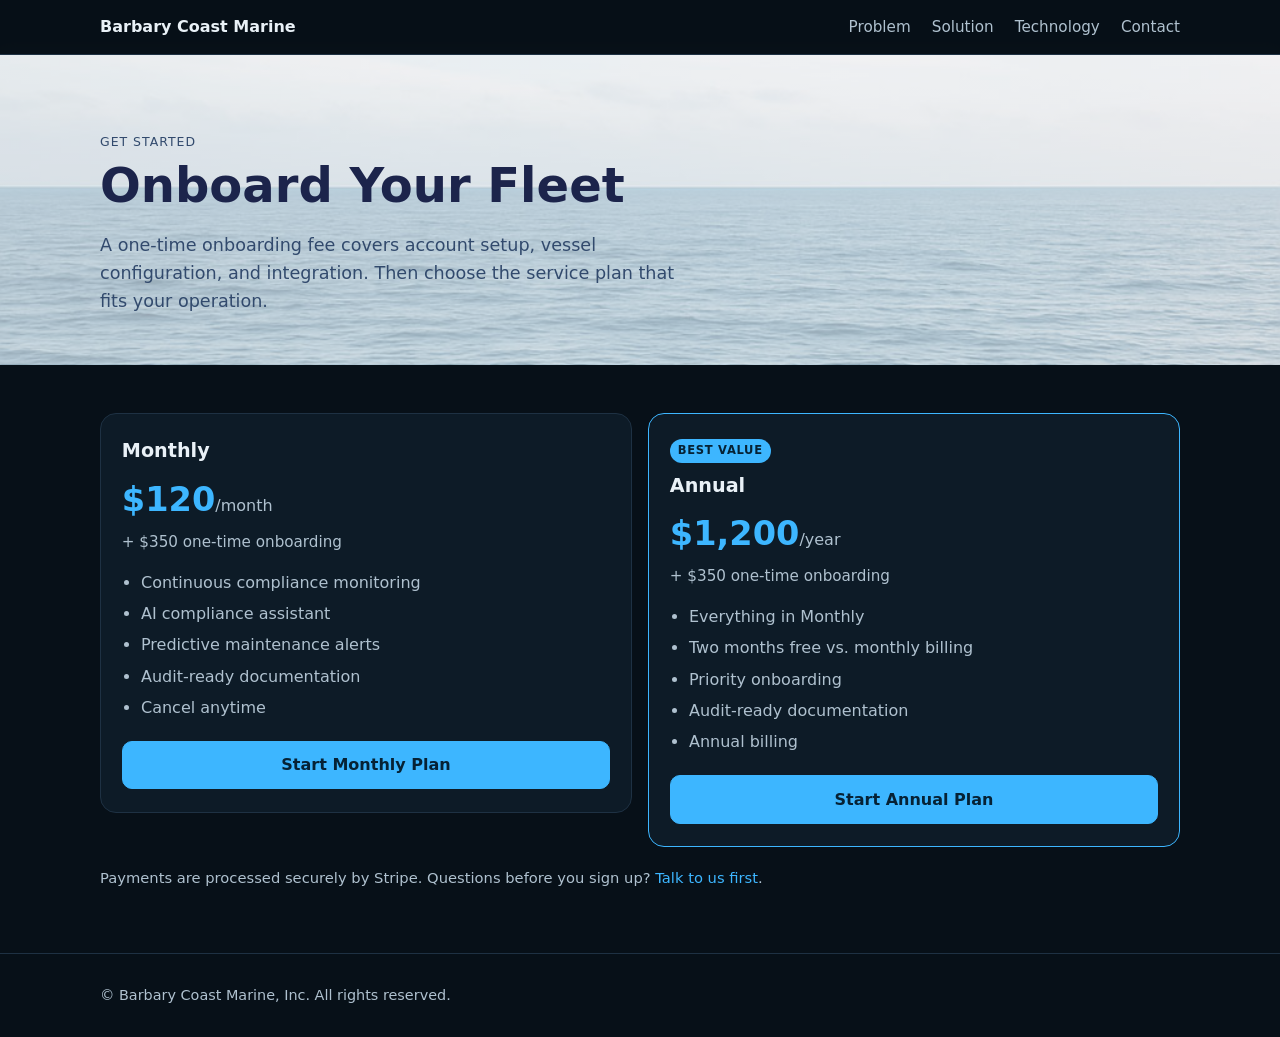
==== get-started.html @ 85d08541 "feat: add Stripe-powered Get Started / onboarding page Add get-started.html with two plans (monthly " ====
<!doctype html>
<html lang="en">
<head>
  <meta charset="utf-8" />
  <meta name="viewport" content="width=device-width, initial-scale=1" />
  <title>Get Started | Barbary Coast Marine</title>
  <meta name="description" content="Onboard your fleet with Barbary Coast Marine. One-time onboarding plus monthly or annual maritime compliance service." />
  <link rel="stylesheet" href="./styles.css" />
  <!-- Google tag (gtag.js) -->
  <script async src="https://www.googletagmanager.com/gtag/js?id=G-GDES0HPYLT"></script>
  <script>
    window.dataLayer = window.dataLayer || [];
    function gtag(){dataLayer.push(arguments);}
    gtag('js', new Date());
    gtag('config', 'G-GDES0HPYLT');
  </script>
</head>
<body>
  <header class="site-header">
    <div class="container nav-wrap">
      <a href="./index.html#top" class="brand">Barbary Coast Marine</a>
      <nav>
        <a href="./index.html#problem">Problem</a>
        <a href="./index.html#solution">Solution</a>
        <a href="./index.html#technology">Technology</a>
        <a href="./index.html#contact">Contact</a>
      </nav>
    </div>
  </header>

  <main id="top">
    <section class="hero">
      <div class="container">
        <p class="eyebrow">Get Started</p>
        <h1>Onboard Your Fleet</h1>
        <p class="lead">
          A one-time onboarding fee covers account setup, vessel configuration, and
          integration. Then choose the service plan that fits your operation.
        </p>
      </div>
    </section>

    <section class="section">
      <div class="container">
        <div class="pricing-grid">
          <article class="plan">
            <h3>Monthly</h3>
            <p class="price">$120<span>/month</span></p>
            <p class="setup">+ $350 one-time onboarding</p>
            <ul>
              <li>Continuous compliance monitoring</li>
              <li>AI compliance assistant</li>
              <li>Predictive maintenance alerts</li>
              <li>Audit-ready documentation</li>
              <li>Cancel anytime</li>
            </ul>
            <!-- TEST-MODE Stripe Payment Link. Swap for the pk_live link before go-live. -->
            <a class="btn btn-primary" href="https://buy.stripe.com/test_00wdR8ayWgyO8xNdBJafS00">Start Monthly Plan</a>
          </article>

          <article class="plan featured">
            <p class="badge">Best value</p>
            <h3>Annual</h3>
            <p class="price">$1,200<span>/year</span></p>
            <p class="setup">+ $350 one-time onboarding</p>
            <ul>
              <li>Everything in Monthly</li>
              <li>Two months free vs. monthly billing</li>
              <li>Priority onboarding</li>
              <li>Audit-ready documentation</li>
              <li>Annual billing</li>
            </ul>
            <!-- TEST-MODE Stripe Payment Link. Swap for the pk_live link before go-live. -->
            <a class="btn btn-primary" href="https://buy.stripe.com/test_dRm28qdL82HY6pF2X5afS01">Start Annual Plan</a>
          </article>
        </div>
        <p class="pay-note">
          Payments are processed securely by Stripe. Questions before you sign up?
          <a href="./index.html#contact">Talk to us first</a>.
        </p>
      </div>
    </section>
  </main>

  <footer class="site-footer">
    <div class="container">
      <p>&copy; <span id="year"></span> Barbary Coast Marine, Inc. All rights reserved.</p>
    </div>
  </footer>

  <script src="./script.js"></script>
</body>
</html>
---- styles.css ----
:root {
  --bg: #071018;
  --card: #0d1b27;
  --text: #e9f1f7;
  --muted: #afc1cf;
  --primary: #3db6ff;
  --primary-dark: #1c93dc;
  --border: #1e3143;
}

* { box-sizing: border-box; }
html, body { margin: 0; padding: 0; }
body {
  font-family: Inter, system-ui, -apple-system, Segoe UI, Roboto, sans-serif;
  background: var(--bg);
  color: var(--text);
  line-height: 1.6;
}

a { color: var(--primary); text-decoration: none; }
a:hover { text-decoration: underline; }

.container {
  width: min(1080px, 92vw);
  margin: 0 auto;
}

.site-header {
  position: sticky;
  top: 0;
  z-index: 20;
  background: rgba(7, 16, 24, 0.9);
  backdrop-filter: blur(8px);
  border-bottom: 1px solid var(--border);
}

.nav-wrap {
  display: flex;
  justify-content: space-between;
  align-items: center;
  padding: 0.9rem 0;
}

.brand {
  font-weight: 700;
  color: var(--text);
  display: inline-flex;
  align-items: center;
  gap: 0.55rem;
}

.brand-logo {
  width: 38px;
  height: 38px;
  border-radius: 8px;
  object-fit: cover;
}

nav a {
  margin-left: 1rem;
  color: var(--muted);
  font-size: 0.95rem;
}

.hero {
  padding: 4rem 0 2rem;
  background-image: linear-gradient(rgba(255,255,255,0.60), rgba(255,255,255,0.60)), url('./assets/hero-bg.jpg');
  background-position: center center;
  background-size: cover;
  background-repeat: no-repeat;
}

.hero-grid {
  display: grid;
  grid-template-columns: 1.35fr 1fr;
  gap: 1.4rem;
  align-items: stretch;
}

.eyebrow {
  color: #324a6d;
  text-transform: uppercase;
  letter-spacing: 0.08em;
  font-size: 0.78rem;
  margin-bottom: 0.4rem;
}

.hero h1 { color: #1c244b; }
.hero .lead { color: #324a6d; }

h1 {
  font-size: clamp(2rem, 4vw, 3rem);
  line-height: 1.15;
  margin: 0 0 0.8rem;
}

.lead {
  color: var(--muted);
  font-size: 1.1rem;
  max-width: 54ch;
}

.cta-row { display: flex; gap: 0.75rem; margin-top: 1.1rem; }

.btn {
  border: 1px solid var(--border);
  border-radius: 10px;
  padding: 0.65rem 0.95rem;
  font-weight: 600;
  display: inline-block;
}

.btn-primary {
  background: var(--primary);
  color: #062235;
  border-color: var(--primary);
}

.btn-primary:hover { background: var(--primary-dark); text-decoration: none; }

.btn-secondary {
  color: var(--text);
  background: transparent;
}

.hero-card {
  background: linear-gradient(170deg, #102131, #0b1621);
  border: 1px solid var(--border);
  border-radius: 16px;
  padding: 1rem 1.1rem;
}

.hero-card h2 { margin-top: 0; font-size: 1.05rem; }
.raise { font-size: 1.65rem; font-weight: 700; color: var(--primary); margin: 0.2rem 0 0.5rem; }
.hero-card ul { margin: 0.6rem 0 0; padding-left: 1.2rem; color: var(--muted); }

.section { padding: 3rem 0; }
.section.alt { background: #081521; border-top: 1px solid var(--border); border-bottom: 1px solid var(--border); }

h2 { margin-top: 0; font-size: clamp(1.5rem, 2.4vw, 2rem); }
h3 { margin: 0 0 0.35rem; }

.cards {
  display: grid;
  grid-template-columns: repeat(2, minmax(0, 1fr));
  gap: 0.8rem;
}
.card {
  background: var(--card);
  border: 1px solid var(--border);
  border-radius: 12px;
  padding: 0.9rem;
}
.card p { margin: 0; color: var(--muted); }

.feature-grid {
  display: grid;
  grid-template-columns: repeat(2, minmax(0, 1fr));
  gap: 1rem;
}
.feature-grid article {
  border-left: 3px solid var(--primary);
  padding: 0.1rem 0 0.1rem 0.7rem;
}
.feature-grid p { margin: 0; color: var(--muted); }

.steps {
  color: var(--muted);
  display: grid;
  gap: 0.45rem;
  padding-left: 1.2rem;
}

.outcomes ul { color: var(--muted); }

.contact-wrap {
  display: grid;
  grid-template-columns: 1fr 1fr;
  gap: 1rem;
}

.contact-form {
  background: var(--card);
  border: 1px solid var(--border);
  border-radius: 12px;
  padding: 0.9rem;
  display: grid;
  gap: 0.6rem;
}

label { display: grid; gap: 0.25rem; font-size: 0.92rem; color: var(--muted); }
input, textarea {
  width: 100%;
  border: 1px solid var(--border);
  border-radius: 8px;
  padding: 0.6rem;
  background: #07131f;
  color: var(--text);
}

.site-footer {
  border-top: 1px solid var(--border);
  color: var(--muted);
  font-size: 0.9rem;
  padding: 1rem 0;
}

@media (max-width: 860px) {
  .hero-grid,
  .contact-wrap,
  .feature-grid,
  .cards {
    grid-template-columns: 1fr;
  }

  nav { display: none; }
}
/* Get Started / pricing page */
.pricing-grid {
  display: grid;
  grid-template-columns: repeat(2, minmax(0, 1fr));
  gap: 1rem;
  align-items: start;
}
.plan {
  background: var(--card);
  border: 1px solid var(--border);
  border-radius: 16px;
  padding: 1.4rem 1.3rem;
}
.plan.featured { border-color: var(--primary); }
.plan .badge {
  display: inline-block;
  background: var(--primary);
  color: #062235;
  font-size: 0.72rem;
  font-weight: 700;
  text-transform: uppercase;
  letter-spacing: 0.06em;
  padding: 0.18rem 0.5rem;
  border-radius: 999px;
  margin: 0 0 0.5rem;
}
.plan h3 { font-size: 1.2rem; }
.plan .price { font-size: 2.1rem; font-weight: 700; color: var(--primary); margin: 0.3rem 0 0; }
.plan .price span { font-size: 1rem; font-weight: 500; color: var(--muted); }
.plan .setup { color: var(--muted); margin: 0.2rem 0 1rem; font-size: 0.95rem; }
.plan ul { color: var(--muted); padding-left: 1.2rem; margin: 0 0 1.3rem; display: grid; gap: 0.35rem; }
.plan .btn { width: 100%; text-align: center; }
.pay-note { color: var(--muted); font-size: 0.92rem; margin-top: 1.2rem; }

@media (max-width: 860px) {
  .pricing-grid { grid-template-columns: 1fr; }
}
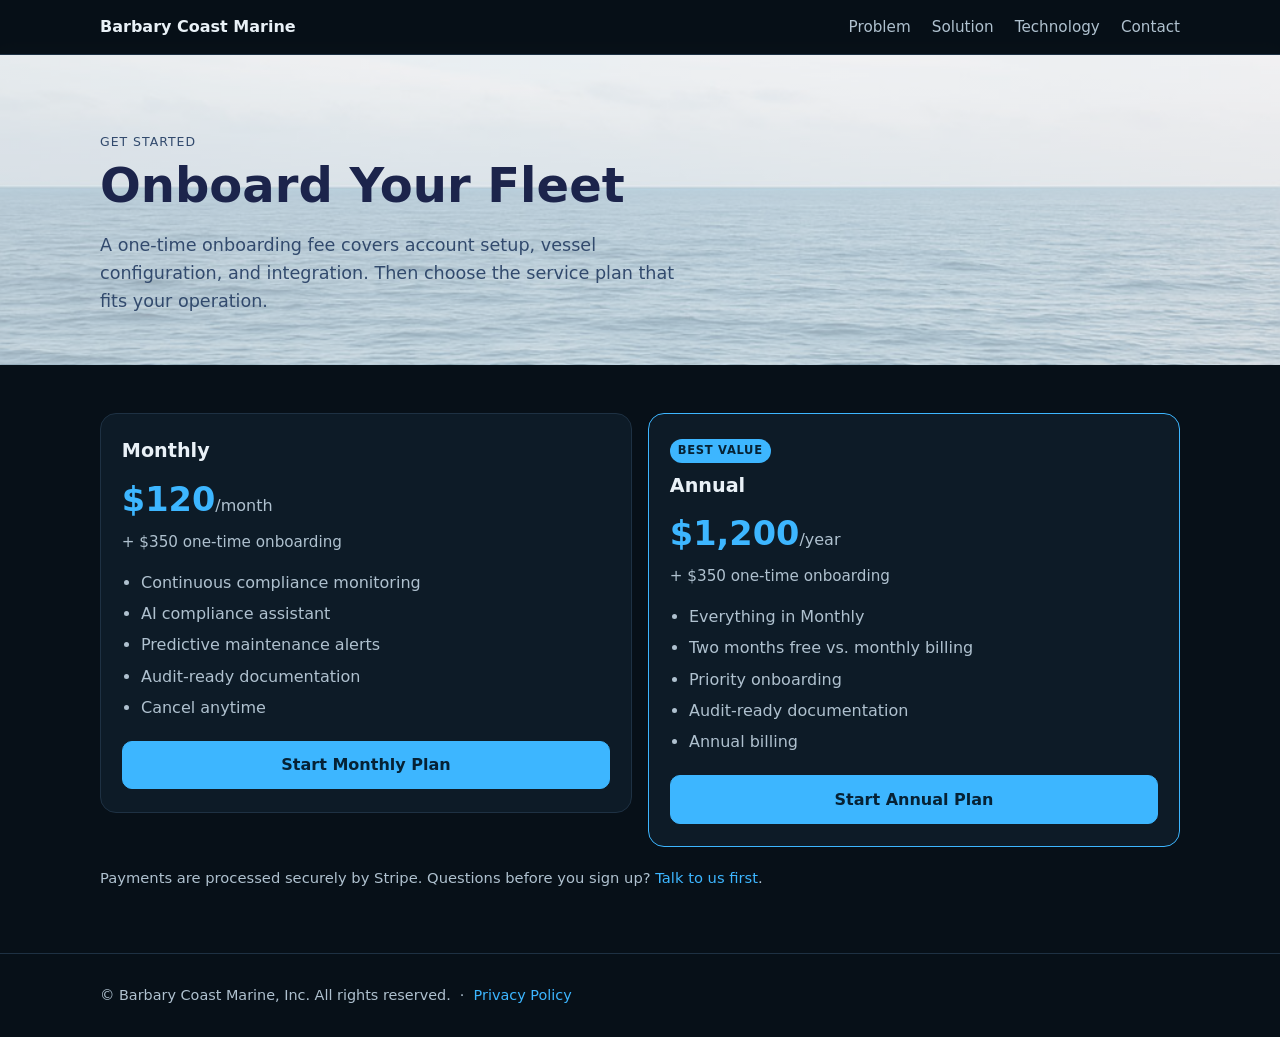
==== commit 6d9773b7: "feat: add privacy policy for Stripe compliance Covers data collected, use, disclosure parties, trans" ====
--- a/get-started.html
+++ b/get-started.html
@@ -84,7 +84,7 @@
 
   <footer class="site-footer">
     <div class="container">
-      <p>&copy; <span id="year"></span> Barbary Coast Marine, Inc. All rights reserved.</p>
+      <p>&copy; <span id="year"></span> Barbary Coast Marine, Inc. All rights reserved. &nbsp;·&nbsp; <a href="./privacy-policy.html">Privacy Policy</a></p>
     </div>
   </footer>
 
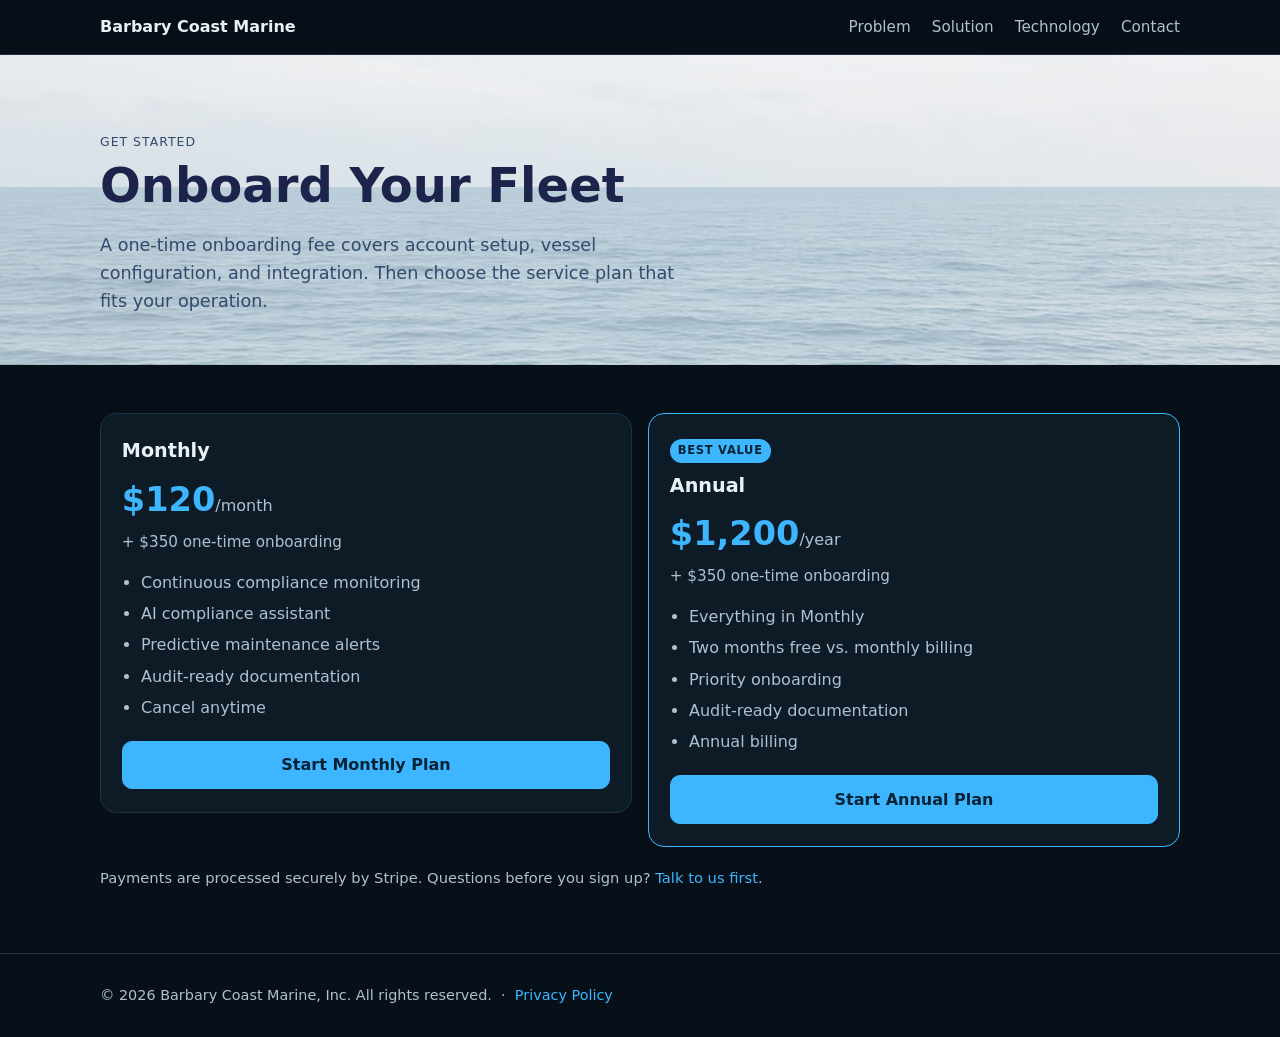
==== commit 9b7f1870: "feat: add hamburger nav menu for mobile Replaces hidden nav with a toggleable hamburger menu on scre" ====
--- a/get-started.html
+++ b/get-started.html
@@ -19,7 +19,10 @@
   <header class="site-header">
     <div class="container nav-wrap">
       <a href="./index.html#top" class="brand">Barbary Coast Marine</a>
-      <nav>
+      <button class="nav-toggle" aria-label="Toggle navigation" aria-expanded="false">
+        <span></span><span></span><span></span>
+      </button>
+      <nav id="main-nav">
         <a href="./index.html#problem">Problem</a>
         <a href="./index.html#solution">Solution</a>
         <a href="./index.html#technology">Technology</a>
--- a/styles.css
+++ b/styles.css
@@ -205,6 +205,30 @@
   padding: 1rem 0;
 }
 
+.nav-toggle {
+  display: none;
+  flex-direction: column;
+  justify-content: center;
+  gap: 5px;
+  background: none;
+  border: none;
+  cursor: pointer;
+  padding: 0.4rem;
+}
+
+.nav-toggle span {
+  display: block;
+  width: 24px;
+  height: 2px;
+  background: var(--text);
+  border-radius: 2px;
+  transition: transform 0.2s, opacity 0.2s;
+}
+
+.nav-toggle[aria-expanded="true"] span:nth-child(1) { transform: translateY(7px) rotate(45deg); }
+.nav-toggle[aria-expanded="true"] span:nth-child(2) { opacity: 0; }
+.nav-toggle[aria-expanded="true"] span:nth-child(3) { transform: translateY(-7px) rotate(-45deg); }
+
 @media (max-width: 860px) {
   .hero-grid,
   .contact-wrap,
@@ -213,7 +237,36 @@
     grid-template-columns: 1fr;
   }
 
-  nav { display: none; }
+  .nav-toggle { display: flex; }
+
+  nav {
+    display: none;
+    position: absolute;
+    top: 100%;
+    left: 0;
+    right: 0;
+    background: rgba(7, 16, 24, 0.97);
+    border-bottom: 1px solid var(--border);
+    padding: 1rem 0;
+    flex-direction: column;
+    align-items: center;
+    gap: 0;
+  }
+
+  nav.open { display: flex; }
+
+  nav a {
+    margin: 0;
+    padding: 0.75rem 1.5rem;
+    width: 100%;
+    text-align: center;
+    font-size: 1rem;
+    border-bottom: 1px solid var(--border);
+  }
+
+  nav a:last-child { border-bottom: none; }
+
+  .site-header { position: sticky; }
 }
 /* Get Started / pricing page */
 .pricing-grid {
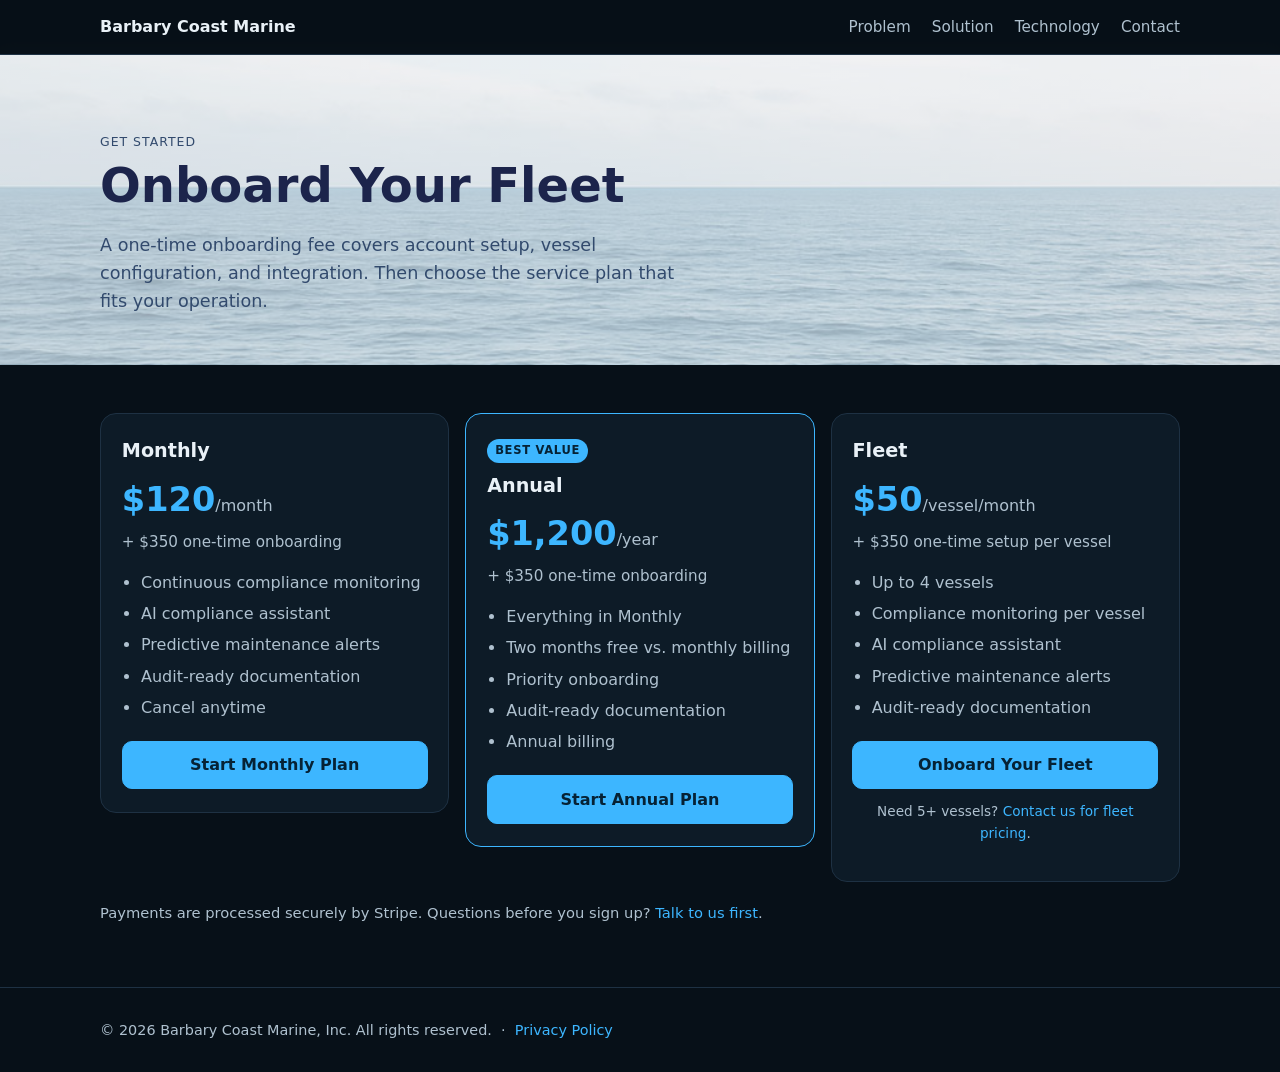
==== commit 17d937b5: "feat: add fleet pricing option (up to 4 vessels, contact for 5+) Per-vessel pricing: $350 setup + $5" ====
--- a/get-started.html
+++ b/get-started.html
@@ -57,8 +57,7 @@
               <li>Audit-ready documentation</li>
               <li>Cancel anytime</li>
             </ul>
-            <!-- TEST-MODE Stripe Payment Link. Swap for the pk_live link before go-live. -->
-            <a class="btn btn-primary" href="https://buy.stripe.com/test_00wdR8ayWgyO8xNdBJafS00">Start Monthly Plan</a>
+            <a class="btn btn-primary" href="https://buy.stripe.com/00wdR8ayWgyO8xNdBJafS00">Start Monthly Plan</a>
           </article>
 
           <article class="plan featured">
@@ -73,8 +72,22 @@
               <li>Audit-ready documentation</li>
               <li>Annual billing</li>
             </ul>
-            <!-- TEST-MODE Stripe Payment Link. Swap for the pk_live link before go-live. -->
-            <a class="btn btn-primary" href="https://buy.stripe.com/test_dRm28qdL82HY6pF2X5afS01">Start Annual Plan</a>
+            <a class="btn btn-primary" href="https://buy.stripe.com/dRm28qdL82HY6pF2X5afS01">Start Annual Plan</a>
+          </article>
+
+          <article class="plan">
+            <h3>Fleet</h3>
+            <p class="price">$50<span>/vessel/month</span></p>
+            <p class="setup">+ $350 one-time setup per vessel</p>
+            <ul>
+              <li>Up to 4 vessels</li>
+              <li>Compliance monitoring per vessel</li>
+              <li>AI compliance assistant</li>
+              <li>Predictive maintenance alerts</li>
+              <li>Audit-ready documentation</li>
+            </ul>
+            <a class="btn btn-primary" href="https://buy.stripe.com/cNi7sKayW3M2g0f7dlafS02">Onboard Your Fleet</a>
+            <p class="fleet-note">Need 5+ vessels? <a href="./index.html#contact">Contact us for fleet pricing</a>.</p>
           </article>
         </div>
         <p class="pay-note">
--- a/styles.css
+++ b/styles.css
@@ -271,7 +271,7 @@
 /* Get Started / pricing page */
 .pricing-grid {
   display: grid;
-  grid-template-columns: repeat(2, minmax(0, 1fr));
+  grid-template-columns: repeat(3, minmax(0, 1fr));
   gap: 1rem;
   align-items: start;
 }
@@ -301,7 +301,8 @@
 .plan ul { color: var(--muted); padding-left: 1.2rem; margin: 0 0 1.3rem; display: grid; gap: 0.35rem; }
 .plan .btn { width: 100%; text-align: center; }
 .pay-note { color: var(--muted); font-size: 0.92rem; margin-top: 1.2rem; }
-
-@media (max-width: 860px) {
+.fleet-note { color: var(--muted); font-size: 0.85rem; margin-top: 0.75rem; text-align: center; }
+
+@media (max-width: 960px) {
   .pricing-grid { grid-template-columns: 1fr; }
 }
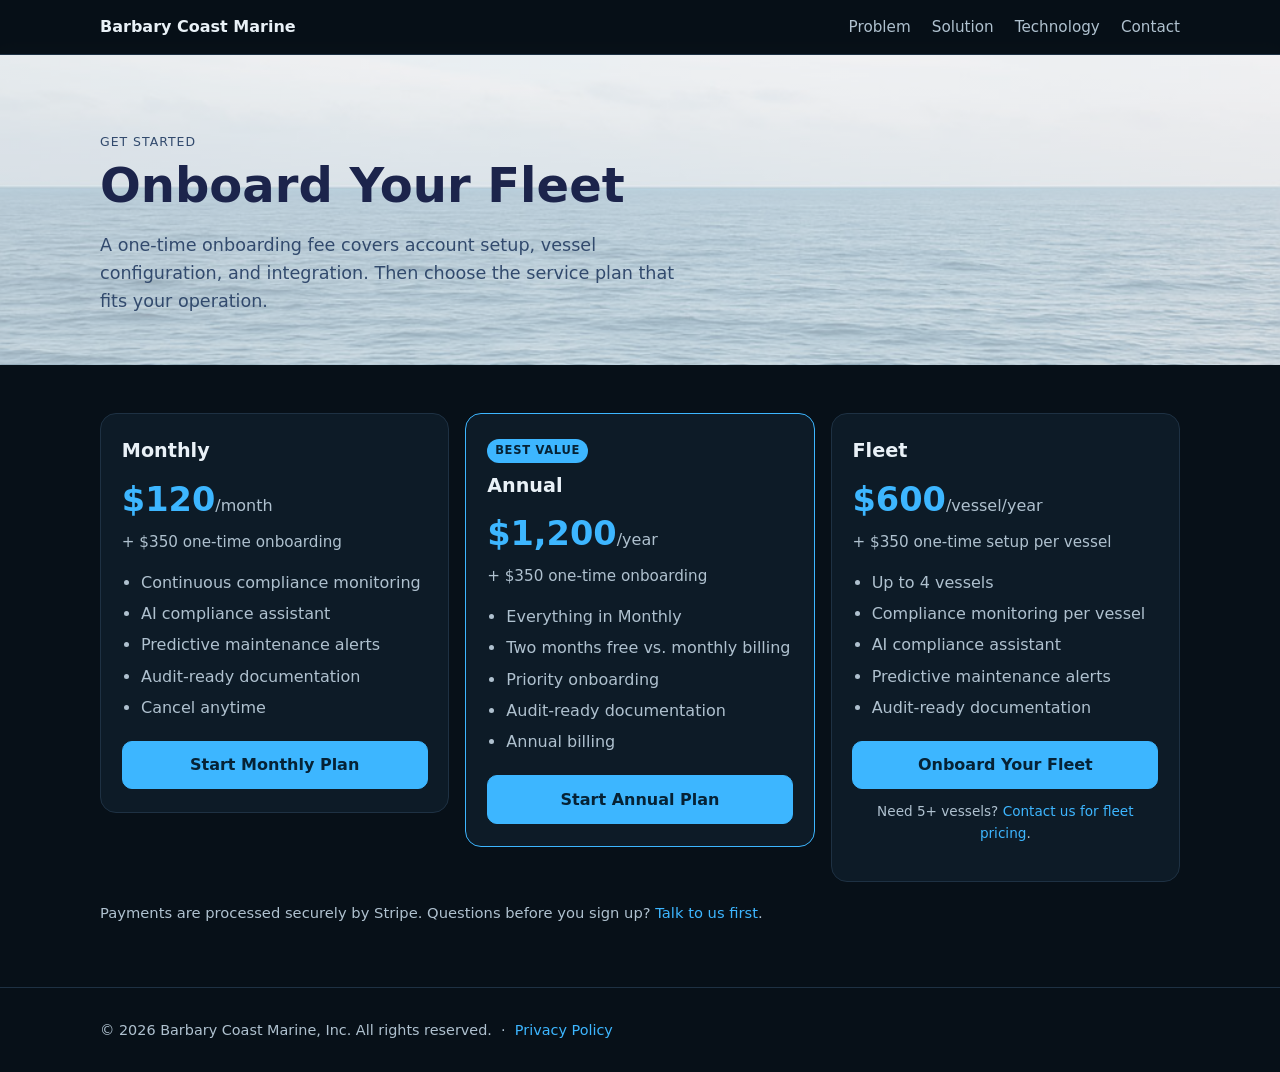
==== commit 00276fce: "fix: switch fleet plan to annual billing at $600/vessel/year Co-Authored-By: Claude Sonnet 4.6 <nore" ====
--- a/get-started.html
+++ b/get-started.html
@@ -77,7 +77,7 @@
 
           <article class="plan">
             <h3>Fleet</h3>
-            <p class="price">$50<span>/vessel/month</span></p>
+            <p class="price">$600<span>/vessel/year</span></p>
             <p class="setup">+ $350 one-time setup per vessel</p>
             <ul>
               <li>Up to 4 vessels</li>
@@ -86,7 +86,7 @@
               <li>Predictive maintenance alerts</li>
               <li>Audit-ready documentation</li>
             </ul>
-            <a class="btn btn-primary" href="https://buy.stripe.com/cNi7sKayW3M2g0f7dlafS02">Onboard Your Fleet</a>
+            <a class="btn btn-primary" href="https://buy.stripe.com/aFa3cu9uSgyObJZ9ltafS03">Onboard Your Fleet</a>
             <p class="fleet-note">Need 5+ vessels? <a href="./index.html#contact">Contact us for fleet pricing</a>.</p>
           </article>
         </div>
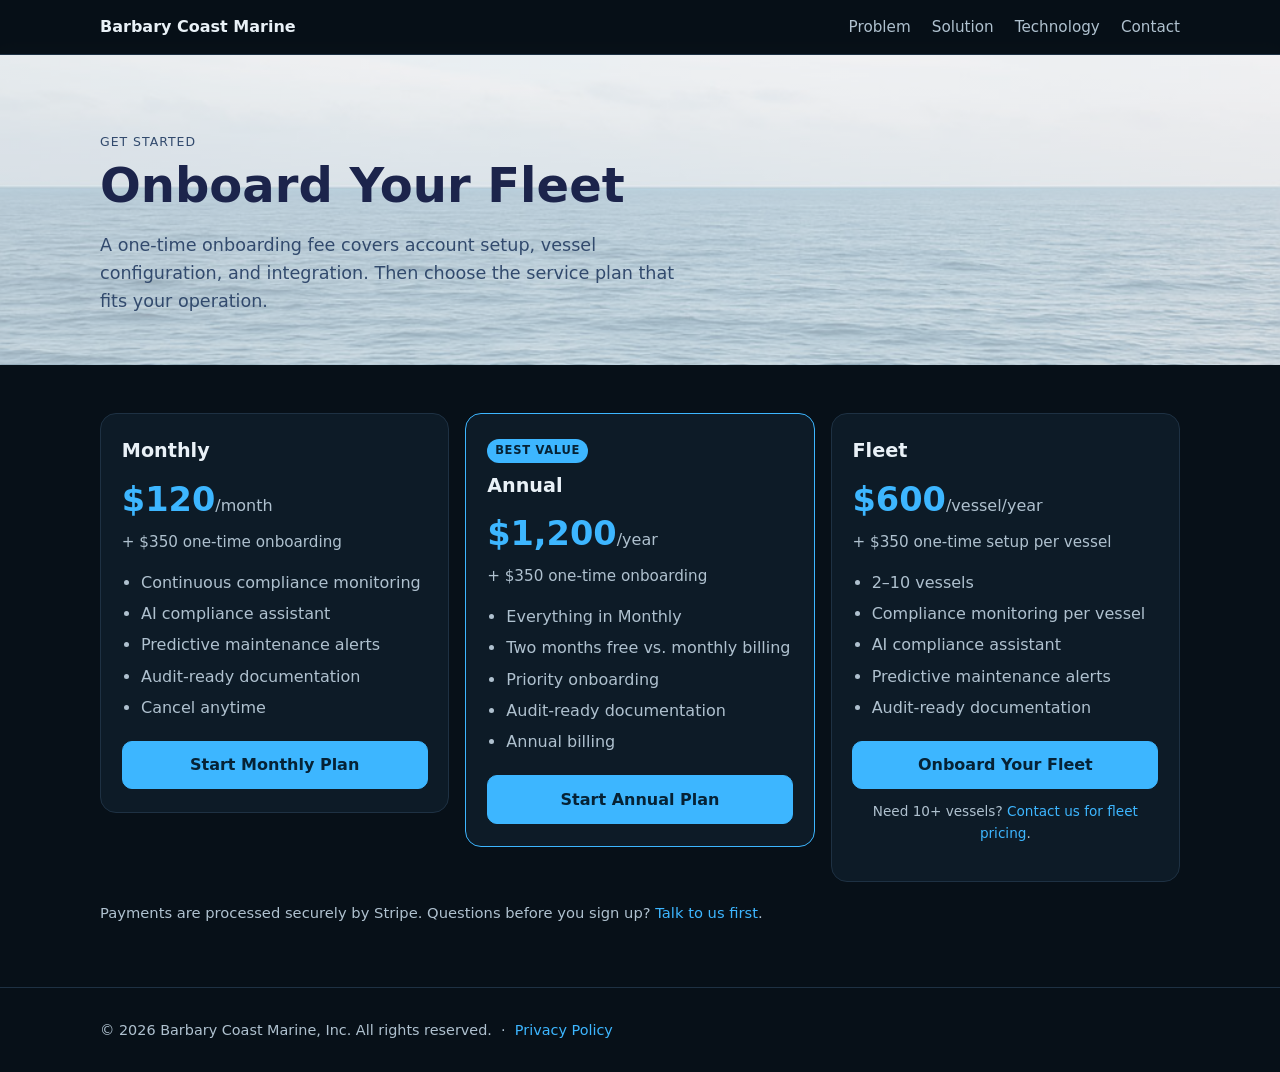
==== commit df306c44: "fix: fleet plan min 2 vessels, max 10 vessels Co-Authored-By: Claude Sonnet 4.6 <noreply@anthropic.c" ====
--- a/get-started.html
+++ b/get-started.html
@@ -80,14 +80,14 @@
             <p class="price">$600<span>/vessel/year</span></p>
             <p class="setup">+ $350 one-time setup per vessel</p>
             <ul>
-              <li>Up to 4 vessels</li>
+              <li>2–10 vessels</li>
               <li>Compliance monitoring per vessel</li>
               <li>AI compliance assistant</li>
               <li>Predictive maintenance alerts</li>
               <li>Audit-ready documentation</li>
             </ul>
-            <a class="btn btn-primary" href="https://buy.stripe.com/aFa3cu9uSgyObJZ9ltafS03">Onboard Your Fleet</a>
-            <p class="fleet-note">Need 5+ vessels? <a href="./index.html#contact">Contact us for fleet pricing</a>.</p>
+            <a class="btn btn-primary" href="https://buy.stripe.com/8x2fZg6iG1DUcO369hafS04">Onboard Your Fleet</a>
+            <p class="fleet-note">Need 10+ vessels? <a href="./index.html#contact">Contact us for fleet pricing</a>.</p>
           </article>
         </div>
         <p class="pay-note">
